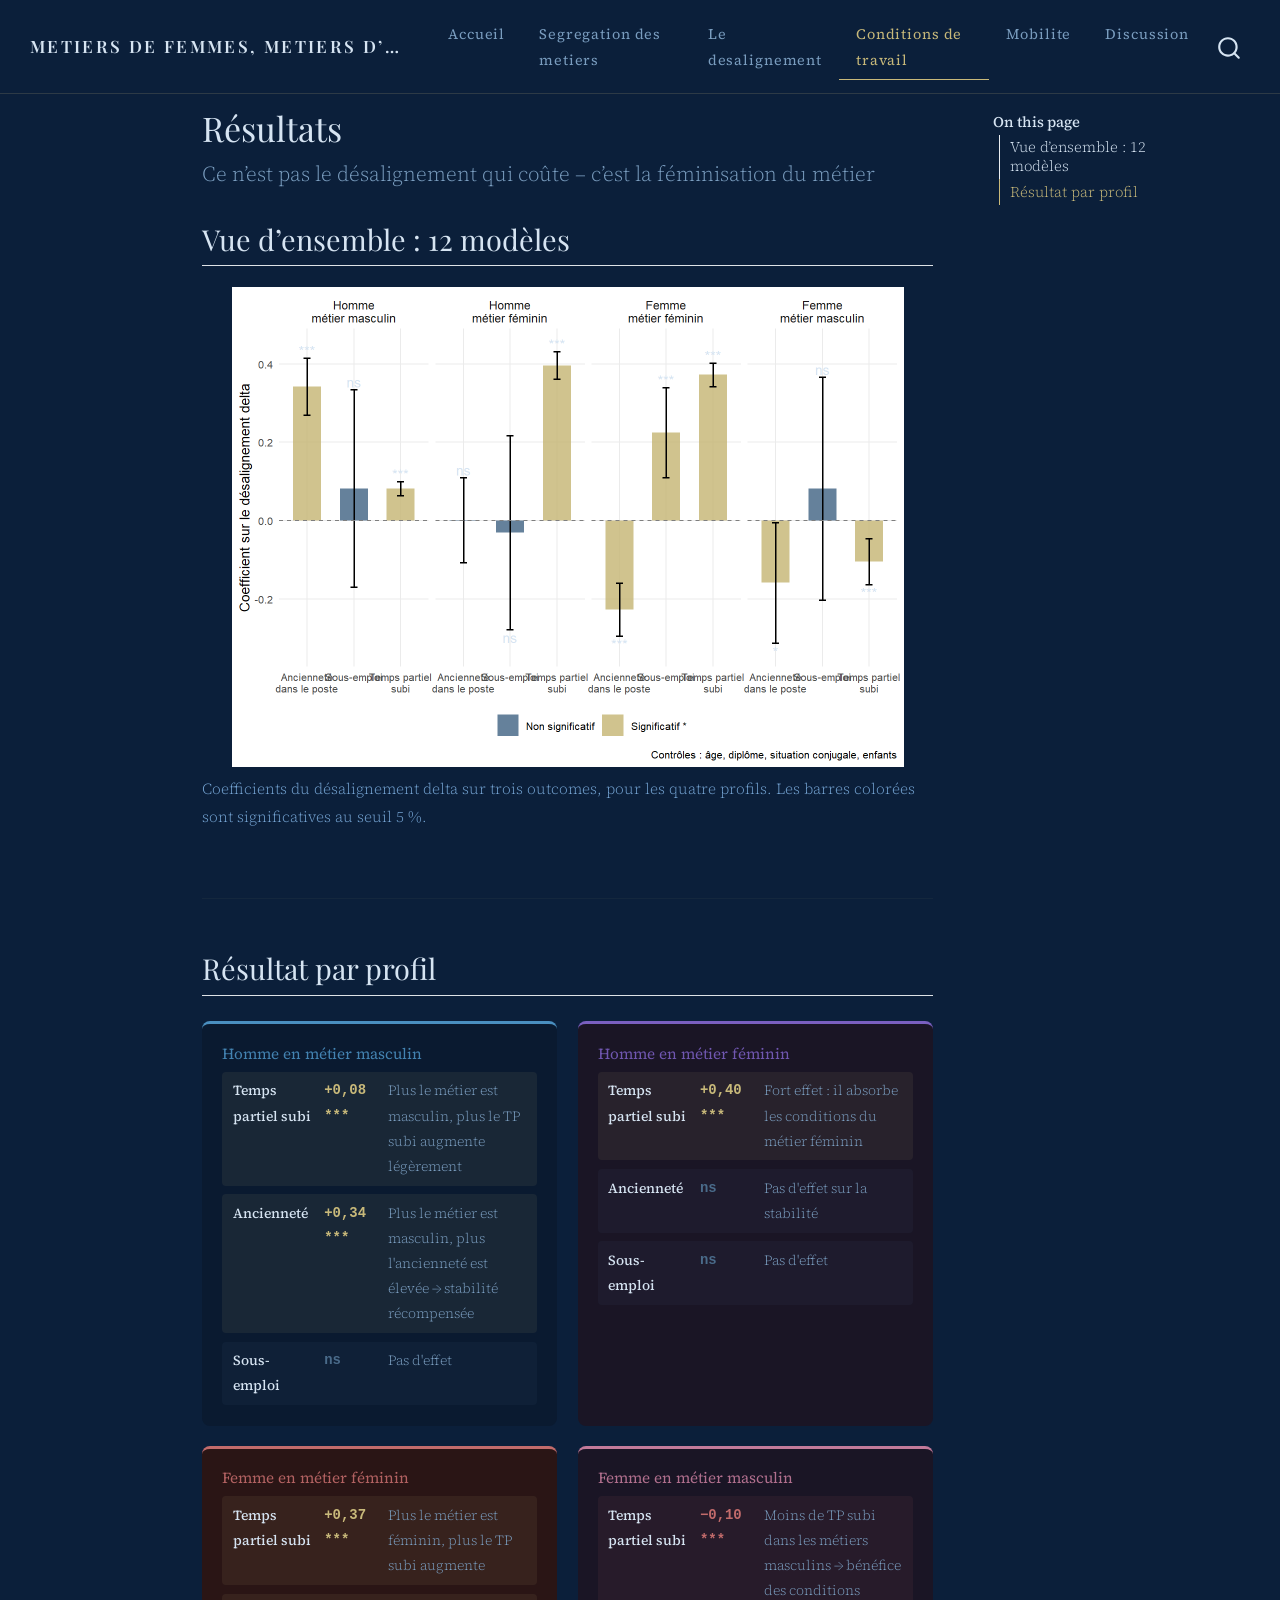
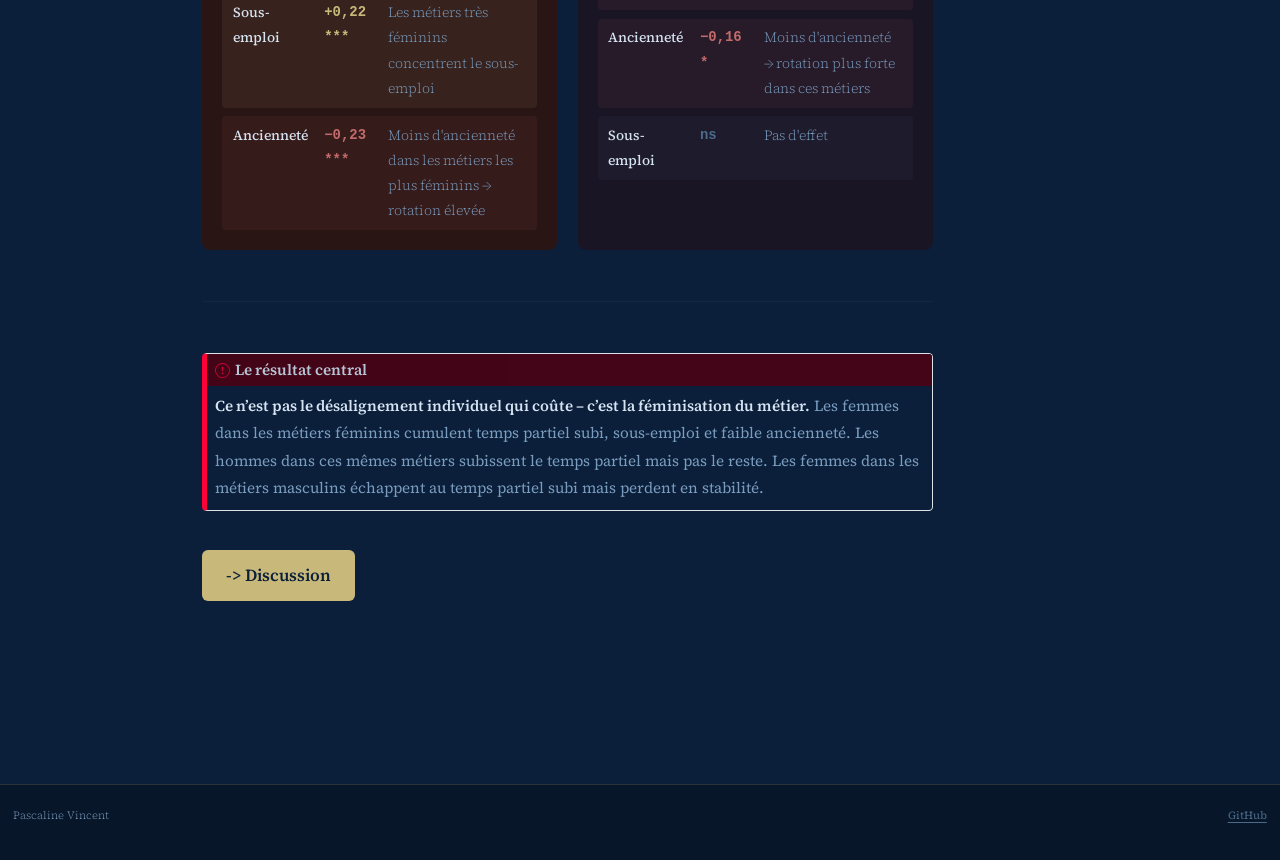
==== docs/conditions.html @ 67591965 "Add files via upload" ====
<!DOCTYPE html>
<html xmlns="http://www.w3.org/1999/xhtml" lang="en" xml:lang="en"><head>

<meta charset="utf-8">
<meta name="generator" content="quarto-1.9.38">

<meta name="viewport" content="width=device-width, initial-scale=1.0, user-scalable=yes">


<title>Résultats – Metiers de femmes, metiers d’hommes</title>
<style>
/* Default styles provided by pandoc.
** See https://pandoc.org/MANUAL.html#variables-for-html for config info.
*/
code{white-space: pre-wrap;}
span.smallcaps{font-variant: small-caps;}
div.columns{display: flex; gap: min(4vw, 1.5em);}
div.column{flex: auto; overflow-x: auto;}
div.hanging-indent{margin-left: 1.5em; text-indent: -1.5em;}
ul.task-list{list-style: none;}
ul.task-list li input[type="checkbox"] {
  width: 0.8em;
  margin: 0 0.8em 0.2em -1em; /* quarto-specific, see https://github.com/quarto-dev/quarto-cli/issues/4556 */ 
  vertical-align: middle;
}
</style>


<script src="site_libs/quarto-nav/quarto-nav.js"></script>
<script src="site_libs/quarto-nav/headroom.min.js"></script>
<script src="site_libs/clipboard/clipboard.min.js"></script>
<script src="site_libs/quarto-search/autocomplete.umd.js"></script>
<script src="site_libs/quarto-search/fuse.min.js"></script>
<script src="site_libs/quarto-search/quarto-search.js"></script>
<meta name="quarto:offset" content="./">
<script src="site_libs/quarto-html/quarto.js" type="module"></script>
<script src="site_libs/quarto-html/tabsets/tabsets.js" type="module"></script>
<script src="site_libs/quarto-html/popper.min.js"></script>
<script src="site_libs/quarto-html/tippy.umd.min.js"></script>
<script src="site_libs/quarto-html/anchor.min.js"></script>
<link href="site_libs/quarto-html/tippy.css" rel="stylesheet">
<link href="site_libs/quarto-html/quarto-syntax-highlighting-dark-0a6b7249c26820e032cb0bd839ff02b1.css" rel="stylesheet" id="quarto-text-highlighting-styles">
<script src="site_libs/bootstrap/bootstrap.min.js"></script>
<link href="site_libs/bootstrap/bootstrap-icons.css" rel="stylesheet">
<link href="site_libs/bootstrap/bootstrap-c64548521700ec0def1117b8626f2ef4.min.css" rel="stylesheet" append-hash="true" id="quarto-bootstrap" data-mode="dark">
<script id="quarto-search-options" type="application/json">{
  "location": "navbar",
  "copy-button": false,
  "collapse-after": 3,
  "panel-placement": "end",
  "type": "overlay",
  "limit": 50,
  "keyboard-shortcut": [
    "f",
    "/",
    "s"
  ],
  "show-item-context": false,
  "language": {
    "search-no-results-text": "No results",
    "search-matching-documents-text": "matching documents",
    "search-copy-link-title": "Copy link to search",
    "search-hide-matches-text": "Hide additional matches",
    "search-more-match-text": "more match in this document",
    "search-more-matches-text": "more matches in this document",
    "search-clear-button-title": "Clear",
    "search-text-placeholder": "",
    "search-detached-cancel-button-title": "Cancel",
    "search-submit-button-title": "Submit",
    "search-label": "Search"
  }
}</script>
<style>html{ scroll-behavior: smooth; }</style>
<link rel="preconnect" href="https://fonts.googleapis.com">
<link href="https://fonts.googleapis.com/css2?family=Playfair+Display:ital,wght@0,600;1,400&amp;family=Source+Serif+4:opsz,wght@8..60,300;8..60,400&amp;family=IBM+Plex+Mono:wght@400&amp;display=swap" rel="stylesheet">


</head>

<body class="nav-fixed quarto-light">

<div id="quarto-search-results"></div>
  <header id="quarto-header" class="headroom fixed-top">
    <nav class="navbar navbar-expand-lg " data-bs-theme="dark">
      <div class="navbar-container container-fluid">
      <div class="navbar-brand-container mx-auto">
    <a class="navbar-brand" href="./index.html">
    <span class="navbar-title">Metiers de femmes, metiers d’hommes</span>
    </a>
  </div>
            <div id="quarto-search" class="" title="Search"></div>
          <button class="navbar-toggler" type="button" data-bs-toggle="collapse" data-bs-target="#navbarCollapse" aria-controls="navbarCollapse" role="menu" aria-expanded="false" aria-label="Toggle navigation" onclick="if (window.quartoToggleHeadroom) { window.quartoToggleHeadroom(); }">
  <span class="navbar-toggler-icon"></span>
</button>
          <div class="collapse navbar-collapse" id="navbarCollapse">
            <ul class="navbar-nav navbar-nav-scroll me-auto">
  <li class="nav-item">
    <a class="nav-link" href="./index.html"> 
<span class="menu-text">Accueil</span></a>
  </li>  
  <li class="nav-item">
    <a class="nav-link" href="./segregation.html"> 
<span class="menu-text">Segregation des metiers</span></a>
  </li>  
  <li class="nav-item">
    <a class="nav-link" href="./deviation.html"> 
<span class="menu-text">Le desalignement</span></a>
  </li>  
  <li class="nav-item">
    <a class="nav-link active" href="./conditions.html" aria-current="page"> 
<span class="menu-text">Conditions de travail</span></a>
  </li>  
  <li class="nav-item">
    <a class="nav-link" href="./transitions.html"> 
<span class="menu-text">Mobilite</span></a>
  </li>  
  <li class="nav-item">
    <a class="nav-link" href="./discussion.html"> 
<span class="menu-text">Discussion</span></a>
  </li>  
</ul>
          </div> <!-- /navcollapse -->
            <div class="quarto-navbar-tools">
</div>
      </div> <!-- /container-fluid -->
    </nav>
</header>
<!-- content -->
<div id="quarto-content" class="quarto-container page-columns page-rows-contents page-layout-article page-navbar">
<!-- sidebar -->
<!-- margin-sidebar -->
    <div id="quarto-margin-sidebar" class="sidebar margin-sidebar">
        <nav id="TOC" role="doc-toc" class="toc-active">
    <h2 id="toc-title">On this page</h2>
   
  <ul class="collapse">
  <li><a href="#vue-densemble-12-modèles" id="toc-vue-densemble-12-modèles" class="nav-link active" data-scroll-target="#vue-densemble-12-modèles">Vue d’ensemble : 12 modèles</a></li>
  <li><a href="#résultat-par-profil" id="toc-résultat-par-profil" class="nav-link" data-scroll-target="#résultat-par-profil">Résultat par profil</a></li>
  </ul>
</nav>
    </div>
<!-- main -->
<main class="content" id="quarto-document-content">

<header id="title-block-header" class="quarto-title-block default">
<div class="quarto-title">
<h1 class="title">Résultats</h1>
<p class="subtitle lead">Ce n’est pas le désalignement qui coûte – c’est la féminisation du métier</p>
</div>



<div class="quarto-title-meta">

    
  
    
  </div>
  


</header>


<section id="vue-densemble-12-modèles" class="level2">
<h2 class="anchored" data-anchor-id="vue-densemble-12-modèles">Vue d’ensemble : 12 modèles</h2>
<div class="cell">
<div class="cell-output-display">
<div class="quarto-figure quarto-figure-center">
<figure class="figure">
<p><img src="conditions_files/figure-html/unnamed-chunk-1-1.png" class="img-fluid figure-img" width="672"></p>
<figcaption>Coefficients du désalignement delta sur trois outcomes, pour les quatre profils. Les barres colorées sont significatives au seuil 5 %.</figcaption>
</figure>
</div>
</div>
</div>
<hr>
</section>
<section id="résultat-par-profil" class="level2">
<h2 class="anchored" data-anchor-id="résultat-par-profil">Résultat par profil</h2>
<div class="profile-results">

  <div class="profile-result masculine-conf">
    <h4 class="anchored">Homme en métier masculin</h4>
    <div class="pr-items">
      <div class="pr-item sig">
        <span class="pr-out">Temps partiel subi</span>
        <span class="pr-coef">+0,08 ***</span>
        <span class="pr-interp">Plus le métier est masculin, plus le TP subi augmente légèrement</span>
      </div>
      <div class="pr-item sig">
        <span class="pr-out">Ancienneté</span>
        <span class="pr-coef">+0,34 ***</span>
        <span class="pr-interp">Plus le métier est masculin, plus l'ancienneté est élevée → stabilité récompensée</span>
      </div>
      <div class="pr-item null">
        <span class="pr-out">Sous-emploi</span>
        <span class="pr-coef">ns</span>
        <span class="pr-interp">Pas d'effet</span>
      </div>
    </div>
  </div>

  <div class="profile-result masculine-atyp">
    <h4 class="anchored">Homme en métier féminin</h4>
    <div class="pr-items">
      <div class="pr-item sig">
        <span class="pr-out">Temps partiel subi</span>
        <span class="pr-coef">+0,40 ***</span>
        <span class="pr-interp">Fort effet : il absorbe les conditions du métier féminin</span>
      </div>
      <div class="pr-item null">
        <span class="pr-out">Ancienneté</span>
        <span class="pr-coef">ns</span>
        <span class="pr-interp">Pas d'effet sur la stabilité</span>
      </div>
      <div class="pr-item null">
        <span class="pr-out">Sous-emploi</span>
        <span class="pr-coef">ns</span>
        <span class="pr-interp">Pas d'effet</span>
      </div>
    </div>
  </div>

  <div class="profile-result feminine-conf">
    <h4 class="anchored">Femme en métier féminin</h4>
    <div class="pr-items">
      <div class="pr-item sig">
        <span class="pr-out">Temps partiel subi</span>
        <span class="pr-coef">+0,37 ***</span>
        <span class="pr-interp">Plus le métier est féminin, plus le TP subi augmente</span>
      </div>
      <div class="pr-item sig">
        <span class="pr-out">Sous-emploi</span>
        <span class="pr-coef">+0,22 ***</span>
        <span class="pr-interp">Les métiers très féminins concentrent le sous-emploi</span>
      </div>
      <div class="pr-item sig-neg">
        <span class="pr-out">Ancienneté</span>
        <span class="pr-coef">−0,23 ***</span>
        <span class="pr-interp">Moins d'ancienneté dans les métiers les plus féminins → rotation élevée</span>
      </div>
    </div>
  </div>

  <div class="profile-result feminine-atyp">
    <h4 class="anchored">Femme en métier masculin</h4>
    <div class="pr-items">
      <div class="pr-item sig-neg">
        <span class="pr-out">Temps partiel subi</span>
        <span class="pr-coef">−0,10 ***</span>
        <span class="pr-interp">Moins de TP subi dans les métiers masculins → bénéfice des conditions</span>
      </div>
      <div class="pr-item sig-neg">
        <span class="pr-out">Ancienneté</span>
        <span class="pr-coef">−0,16 *</span>
        <span class="pr-interp">Moins d'ancienneté → rotation plus forte dans ces métiers</span>
      </div>
      <div class="pr-item null">
        <span class="pr-out">Sous-emploi</span>
        <span class="pr-coef">ns</span>
        <span class="pr-interp">Pas d'effet</span>
      </div>
    </div>
  </div>

</div>
<hr>
<div class="callout callout-style-default callout-important callout-titled">
<div class="callout-header d-flex align-content-center">
<div class="callout-icon-container">
<i class="callout-icon"></i>
</div>
<div class="callout-title-container flex-fill">
<span class="screen-reader-only">Important</span>Le résultat central
</div>
</div>
<div class="callout-body-container callout-body">
<p><strong>Ce n’est pas le désalignement individuel qui coûte – c’est la féminisation du métier.</strong> Les femmes dans les métiers féminins cumulent temps partiel subi, sous-emploi et faible ancienneté. Les hommes dans ces mêmes métiers subissent le temps partiel mais pas le reste. Les femmes dans les métiers masculins échappent au temps partiel subi mais perdent en stabilité.</p>
</div>
</div>
<p><a href="./discussion.html" class="btn-next">-&gt; Discussion</a></p>


</section>

</main> <!-- /main -->
<script id="quarto-html-after-body" type="application/javascript">
  window.document.addEventListener("DOMContentLoaded", function (event) {
    const icon = "";
    const anchorJS = new window.AnchorJS();
    anchorJS.options = {
      placement: 'right',
      icon: icon
    };
    anchorJS.add('.anchored');
    const isCodeAnnotation = (el) => {
      for (const clz of el.classList) {
        if (clz.startsWith('code-annotation-')) {                     
          return true;
        }
      }
      return false;
    }
    const onCopySuccess = function(e) {
      // button target
      const button = e.trigger;
      // don't keep focus
      button.blur();
      // flash "checked"
      button.classList.add('code-copy-button-checked');
      var currentTitle = button.getAttribute("title");
      button.setAttribute("title", "Copied!");
      let tooltip;
      if (window.bootstrap) {
        button.setAttribute("data-bs-toggle", "tooltip");
        button.setAttribute("data-bs-placement", "left");
        button.setAttribute("data-bs-title", "Copied!");
        tooltip = new bootstrap.Tooltip(button, 
          { trigger: "manual", 
            customClass: "code-copy-button-tooltip",
            offset: [0, -8]});
        tooltip.show();    
      }
      setTimeout(function() {
        if (tooltip) {
          tooltip.hide();
          button.removeAttribute("data-bs-title");
          button.removeAttribute("data-bs-toggle");
          button.removeAttribute("data-bs-placement");
        }
        button.setAttribute("title", currentTitle);
        button.classList.remove('code-copy-button-checked');
      }, 1000);
      // clear code selection
      e.clearSelection();
    }
    const getTextToCopy = function(trigger) {
      const outerScaffold = trigger.parentElement.cloneNode(true);
      const codeEl = outerScaffold.querySelector('code');
      for (const childEl of codeEl.children) {
        if (isCodeAnnotation(childEl)) {
          childEl.remove();
        }
      }
      return codeEl.innerText;
    }
    const clipboard = new window.ClipboardJS('.code-copy-button:not([data-in-quarto-modal])', {
      text: getTextToCopy
    });
    clipboard.on('success', onCopySuccess);
    if (window.document.getElementById('quarto-embedded-source-code-modal')) {
      const clipboardModal = new window.ClipboardJS('.code-copy-button[data-in-quarto-modal]', {
        text: getTextToCopy,
        container: window.document.getElementById('quarto-embedded-source-code-modal')
      });
      clipboardModal.on('success', onCopySuccess);
    }
      var localhostRegex = new RegExp(/^(?:http|https):\/\/localhost\:?[0-9]*\//);
      var mailtoRegex = new RegExp(/^mailto:/);
        var filterRegex = new RegExp('/' + window.location.host + '/');
      var isInternal = (href) => {
          return filterRegex.test(href) || localhostRegex.test(href) || mailtoRegex.test(href);
      }
      // Inspect non-navigation links and adorn them if external
     var links = window.document.querySelectorAll('a[href]:not(.nav-link):not(.navbar-brand):not(.toc-action):not(.sidebar-link):not(.sidebar-item-toggle):not(.pagination-link):not(.no-external):not([aria-hidden]):not(.dropdown-item):not(.quarto-navigation-tool):not(.about-link)');
      for (var i=0; i<links.length; i++) {
        const link = links[i];
        if (!isInternal(link.href)) {
          // undo the damage that might have been done by quarto-nav.js in the case of
          // links that we want to consider external
          if (link.dataset.originalHref !== undefined) {
            link.href = link.dataset.originalHref;
          }
        }
      }
    function tippyHover(el, contentFn, onTriggerFn, onUntriggerFn) {
      const config = {
        allowHTML: true,
        maxWidth: 500,
        delay: 100,
        arrow: false,
        appendTo: function(el) {
            return el.parentElement;
        },
        interactive: true,
        interactiveBorder: 10,
        theme: 'quarto',
        placement: 'bottom-start',
      };
      if (contentFn) {
        config.content = contentFn;
      }
      if (onTriggerFn) {
        config.onTrigger = onTriggerFn;
      }
      if (onUntriggerFn) {
        config.onUntrigger = onUntriggerFn;
      }
      window.tippy(el, config); 
    }
    const noterefs = window.document.querySelectorAll('a[role="doc-noteref"]');
    for (var i=0; i<noterefs.length; i++) {
      const ref = noterefs[i];
      tippyHover(ref, function() {
        // use id or data attribute instead here
        let href = ref.getAttribute('data-footnote-href') || ref.getAttribute('href');
        try { href = new URL(href).hash; } catch {}
        const id = href.replace(/^#\/?/, "");
        const note = window.document.getElementById(id);
        if (note) {
          return note.innerHTML;
        } else {
          return "";
        }
      });
    }
    const xrefs = window.document.querySelectorAll('a.quarto-xref');
    const processXRef = (id, note) => {
      // Strip column container classes
      const stripColumnClz = (el) => {
        el.classList.remove("page-full", "page-columns");
        if (el.children) {
          for (const child of el.children) {
            stripColumnClz(child);
          }
        }
      }
      stripColumnClz(note)
      if (id === null || id.startsWith('sec-')) {
        // Special case sections, only their first couple elements
        const container = document.createElement("div");
        if (note.children && note.children.length > 2) {
          container.appendChild(note.children[0].cloneNode(true));
          for (let i = 1; i < note.children.length; i++) {
            const child = note.children[i];
            if (child.tagName === "P" && child.innerText === "") {
              continue;
            } else {
              container.appendChild(child.cloneNode(true));
              break;
            }
          }
          if (window.Quarto?.typesetMath) {
            window.Quarto.typesetMath(container);
          }
          return container.innerHTML
        } else {
          if (window.Quarto?.typesetMath) {
            window.Quarto.typesetMath(note);
          }
          return note.innerHTML;
        }
      } else {
        // Remove any anchor links if they are present
        const anchorLink = note.querySelector('a.anchorjs-link');
        if (anchorLink) {
          anchorLink.remove();
        }
        if (window.Quarto?.typesetMath) {
          window.Quarto.typesetMath(note);
        }
        if (note.classList.contains("callout")) {
          return note.outerHTML;
        } else {
          return note.innerHTML;
        }
      }
    }
    for (var i=0; i<xrefs.length; i++) {
      const xref = xrefs[i];
      tippyHover(xref, undefined, function(instance) {
        instance.disable();
        let url = xref.getAttribute('href');
        let hash = undefined; 
        if (url.startsWith('#')) {
          hash = url;
        } else {
          try { hash = new URL(url).hash; } catch {}
        }
        if (hash) {
          const id = hash.replace(/^#\/?/, "");
          const note = window.document.getElementById(id);
          if (note !== null) {
            try {
              const html = processXRef(id, note.cloneNode(true));
              instance.setContent(html);
            } finally {
              instance.enable();
              instance.show();
            }
          } else {
            // See if we can fetch this
            fetch(url.split('#')[0])
            .then(res => res.text())
            .then(html => {
              const parser = new DOMParser();
              const htmlDoc = parser.parseFromString(html, "text/html");
              const note = htmlDoc.getElementById(id);
              if (note !== null) {
                const html = processXRef(id, note);
                instance.setContent(html);
              } 
            }).finally(() => {
              instance.enable();
              instance.show();
            });
          }
        } else {
          // See if we can fetch a full url (with no hash to target)
          // This is a special case and we should probably do some content thinning / targeting
          fetch(url)
          .then(res => res.text())
          .then(html => {
            const parser = new DOMParser();
            const htmlDoc = parser.parseFromString(html, "text/html");
            const note = htmlDoc.querySelector('main.content');
            if (note !== null) {
              // This should only happen for chapter cross references
              // (since there is no id in the URL)
              // remove the first header
              if (note.children.length > 0 && note.children[0].tagName === "HEADER") {
                note.children[0].remove();
              }
              const html = processXRef(null, note);
              instance.setContent(html);
            } 
          }).finally(() => {
            instance.enable();
            instance.show();
          });
        }
      }, function(instance) {
      });
    }
        let selectedAnnoteEl;
        const selectorForAnnotation = ( cell, annotation) => {
          let cellAttr = 'data-code-cell="' + cell + '"';
          let lineAttr = 'data-code-annotation="' +  annotation + '"';
          const selector = 'span[' + cellAttr + '][' + lineAttr + ']';
          return selector;
        }
        const selectCodeLines = (annoteEl) => {
          const doc = window.document;
          const targetCell = annoteEl.getAttribute("data-target-cell");
          const targetAnnotation = annoteEl.getAttribute("data-target-annotation");
          const annoteSpan = window.document.querySelector(selectorForAnnotation(targetCell, targetAnnotation));
          const lines = annoteSpan.getAttribute("data-code-lines").split(",");
          const lineIds = lines.map((line) => {
            return targetCell + "-" + line;
          })
          let top = null;
          let height = null;
          let parent = null;
          if (lineIds.length > 0) {
              //compute the position of the single el (top and bottom and make a div)
              const el = window.document.getElementById(lineIds[0]);
              top = el.offsetTop;
              height = el.offsetHeight;
              parent = el.parentElement.parentElement;
            if (lineIds.length > 1) {
              const lastEl = window.document.getElementById(lineIds[lineIds.length - 1]);
              const bottom = lastEl.offsetTop + lastEl.offsetHeight;
              height = bottom - top;
            }
            if (top !== null && height !== null && parent !== null) {
              // cook up a div (if necessary) and position it 
              let div = window.document.getElementById("code-annotation-line-highlight");
              if (div === null) {
                div = window.document.createElement("div");
                div.setAttribute("id", "code-annotation-line-highlight");
                div.style.position = 'absolute';
                parent.appendChild(div);
              }
              div.style.top = top - 2 + "px";
              div.style.height = height + 4 + "px";
              div.style.left = 0;
              let gutterDiv = window.document.getElementById("code-annotation-line-highlight-gutter");
              if (gutterDiv === null) {
                gutterDiv = window.document.createElement("div");
                gutterDiv.setAttribute("id", "code-annotation-line-highlight-gutter");
                gutterDiv.style.position = 'absolute';
                const codeCell = window.document.getElementById(targetCell);
                const gutter = codeCell.querySelector('.code-annotation-gutter');
                gutter.appendChild(gutterDiv);
              }
              gutterDiv.style.top = top - 2 + "px";
              gutterDiv.style.height = height + 4 + "px";
            }
            selectedAnnoteEl = annoteEl;
          }
        };
        const unselectCodeLines = () => {
          const elementsIds = ["code-annotation-line-highlight", "code-annotation-line-highlight-gutter"];
          elementsIds.forEach((elId) => {
            const div = window.document.getElementById(elId);
            if (div) {
              div.remove();
            }
          });
          selectedAnnoteEl = undefined;
        };
          // Handle positioning of the toggle
      window.addEventListener(
        "resize",
        throttle(() => {
          elRect = undefined;
          if (selectedAnnoteEl) {
            selectCodeLines(selectedAnnoteEl);
          }
        }, 10)
      );
      function throttle(fn, ms) {
      let throttle = false;
      let timer;
        return (...args) => {
          if(!throttle) { // first call gets through
              fn.apply(this, args);
              throttle = true;
          } else { // all the others get throttled
              if(timer) clearTimeout(timer); // cancel #2
              timer = setTimeout(() => {
                fn.apply(this, args);
                timer = throttle = false;
              }, ms);
          }
        };
      }
        // Attach click handler to the DT
        const annoteDls = window.document.querySelectorAll('dt[data-target-cell]');
        for (const annoteDlNode of annoteDls) {
          annoteDlNode.addEventListener('click', (event) => {
            const clickedEl = event.target;
            if (clickedEl !== selectedAnnoteEl) {
              unselectCodeLines();
              const activeEl = window.document.querySelector('dt[data-target-cell].code-annotation-active');
              if (activeEl) {
                activeEl.classList.remove('code-annotation-active');
              }
              selectCodeLines(clickedEl);
              clickedEl.classList.add('code-annotation-active');
            } else {
              // Unselect the line
              unselectCodeLines();
              clickedEl.classList.remove('code-annotation-active');
            }
          });
        }
    const findCites = (el) => {
      const parentEl = el.parentElement;
      if (parentEl) {
        const cites = parentEl.dataset.cites;
        if (cites) {
          return {
            el,
            cites: cites.split(' ')
          };
        } else {
          return findCites(el.parentElement)
        }
      } else {
        return undefined;
      }
    };
    var bibliorefs = window.document.querySelectorAll('a[role="doc-biblioref"]');
    for (var i=0; i<bibliorefs.length; i++) {
      const ref = bibliorefs[i];
      const citeInfo = findCites(ref);
      if (citeInfo) {
        tippyHover(citeInfo.el, function() {
          var popup = window.document.createElement('div');
          citeInfo.cites.forEach(function(cite) {
            var citeDiv = window.document.createElement('div');
            citeDiv.classList.add('hanging-indent');
            citeDiv.classList.add('csl-entry');
            var biblioDiv = window.document.getElementById('ref-' + cite);
            if (biblioDiv) {
              citeDiv.innerHTML = biblioDiv.innerHTML;
            }
            popup.appendChild(citeDiv);
          });
          return popup.innerHTML;
        });
      }
    }
  });
  </script>
</div> <!-- /content -->
<footer class="footer">
  <div class="nav-footer">
    <div class="nav-footer-left">
<p>Pascaline Vincent</p>
</div>   
    <div class="nav-footer-center">
      &nbsp;
    </div>
    <div class="nav-footer-right">
<p><a href="https://github.com/pascalinevincent">GitHub</a></p>
</div>
  </div>
</footer>




<script src="site_libs/quarto-html/zenscroll-min.js"></script>
</body></html>
---- docs/site_libs/quarto-html/tippy.css ----
.tippy-box[data-animation=fade][data-state=hidden]{opacity:0}[data-tippy-root]{max-width:calc(100vw - 10px)}.tippy-box{position:relative;background-color:#333;color:#fff;border-radius:4px;font-size:14px;line-height:1.4;white-space:normal;outline:0;transition-property:transform,visibility,opacity}.tippy-box[data-placement^=top]>.tippy-arrow{bottom:0}.tippy-box[data-placement^=top]>.tippy-arrow:before{bottom:-7px;left:0;border-width:8px 8px 0;border-top-color:initial;transform-origin:center top}.tippy-box[data-placement^=bottom]>.tippy-arrow{top:0}.tippy-box[data-placement^=bottom]>.tippy-arrow:before{top:-7px;left:0;border-width:0 8px 8px;border-bottom-color:initial;transform-origin:center bottom}.tippy-box[data-placement^=left]>.tippy-arrow{right:0}.tippy-box[data-placement^=left]>.tippy-arrow:before{border-width:8px 0 8px 8px;border-left-color:initial;right:-7px;transform-origin:center left}.tippy-box[data-placement^=right]>.tippy-arrow{left:0}.tippy-box[data-placement^=right]>.tippy-arrow:before{left:-7px;border-width:8px 8px 8px 0;border-right-color:initial;transform-origin:center right}.tippy-box[data-inertia][data-state=visible]{transition-timing-function:cubic-bezier(.54,1.5,.38,1.11)}.tippy-arrow{width:16px;height:16px;color:#333}.tippy-arrow:before{content:"";position:absolute;border-color:transparent;border-style:solid}.tippy-content{position:relative;padding:5px 9px;z-index:1}
---- docs/site_libs/quarto-html/quarto-syntax-highlighting-dark-0a6b7249c26820e032cb0bd839ff02b1.css ----
/* quarto syntax highlight colors */
:root {
  --quarto-hl-al-color: #f07178;
  --quarto-hl-an-color: #d4d0ab;
  --quarto-hl-at-color: #00e0e0;
  --quarto-hl-bn-color: #d4d0ab;
  --quarto-hl-bu-color: #abe338;
  --quarto-hl-ch-color: #abe338;
  --quarto-hl-co-color: #f8f8f2;
  --quarto-hl-cv-color: #ffd700;
  --quarto-hl-cn-color: #ffd700;
  --quarto-hl-cf-color: #ffa07a;
  --quarto-hl-dt-color: #ffa07a;
  --quarto-hl-dv-color: #d4d0ab;
  --quarto-hl-do-color: #f8f8f2;
  --quarto-hl-er-color: #f07178;
  --quarto-hl-ex-color: #00e0e0;
  --quarto-hl-fl-color: #d4d0ab;
  --quarto-hl-fu-color: #ffa07a;
  --quarto-hl-im-color: #abe338;
  --quarto-hl-in-color: #d4d0ab;
  --quarto-hl-kw-color: #ffa07a;
  --quarto-hl-op-color: #ffa07a;
  --quarto-hl-ot-color: #00e0e0;
  --quarto-hl-pp-color: #dcc6e0;
  --quarto-hl-re-color: #00e0e0;
  --quarto-hl-sc-color: #abe338;
  --quarto-hl-ss-color: #abe338;
  --quarto-hl-st-color: #abe338;
  --quarto-hl-va-color: #00e0e0;
  --quarto-hl-vs-color: #abe338;
  --quarto-hl-wa-color: #dcc6e0;
}

/* other quarto variables */
:root {
  --quarto-font-monospace: SFMono-Regular, Menlo, Monaco, Consolas, "Liberation Mono", "Courier New", monospace;
}

/* syntax highlight based on Pandoc's rules */
pre > code.sourceCode > span {
  color: #f8f8f2;
}

code.sourceCode > span {
  color: #f8f8f2;
}

div.sourceCode,
div.sourceCode pre.sourceCode {
  color: #f8f8f2;
}

/* Normal */
code span {
  color: #f8f8f2;
}

/* Alert */
code span.al {
  color: #f07178;
}

/* Annotation */
code span.an {
  color: #d4d0ab;
}

/* Attribute */
code span.at {
  color: #00e0e0;
}

/* BaseN */
code span.bn {
  color: #d4d0ab;
}

/* BuiltIn */
code span.bu {
  color: #abe338;
}

/* ControlFlow */
code span.cf {
  font-weight: bold;
  color: #ffa07a;
}

/* Char */
code span.ch {
  color: #abe338;
}

/* Constant */
code span.cn {
  color: #ffd700;
}

/* Comment */
code span.co {
  font-style: italic;
  color: #f8f8f2;
}

/* CommentVar */
code span.cv {
  color: #ffd700;
}

/* Documentation */
code span.do {
  color: #f8f8f2;
}

/* DataType */
code span.dt {
  color: #ffa07a;
}

/* DecVal */
code span.dv {
  color: #d4d0ab;
}

/* Error */
code span.er {
  color: #f07178;
  text-decoration: underline;
}

/* Extension */
code span.ex {
  font-weight: bold;
  color: #00e0e0;
}

/* Float */
code span.fl {
  color: #d4d0ab;
}

/* Function */
code span.fu {
  color: #ffa07a;
}

/* Import */
code span.im {
  color: #abe338;
}

/* Information */
code span.in {
  color: #d4d0ab;
}

/* Keyword */
code span.kw {
  font-weight: bold;
  color: #ffa07a;
}

/* Operator */
code span.op {
  color: #ffa07a;
}

/* Other */
code span.ot {
  color: #00e0e0;
}

/* Preprocessor */
code span.pp {
  color: #dcc6e0;
}

/* RegionMarker */
code span.re {
  background-color: #f8f8f2;
  color: #00e0e0;
}

/* SpecialChar */
code span.sc {
  color: #abe338;
}

/* SpecialString */
code span.ss {
  color: #abe338;
}

/* String */
code span.st {
  color: #abe338;
}

/* Variable */
code span.va {
  color: #00e0e0;
}

/* VerbatimString */
code span.vs {
  color: #abe338;
}

/* Warning */
code span.wa {
  color: #dcc6e0;
}

.prevent-inlining {
  content: "</";
}

/*# sourceMappingURL=175367c052bafc98bd680af3479823f0.css.map */
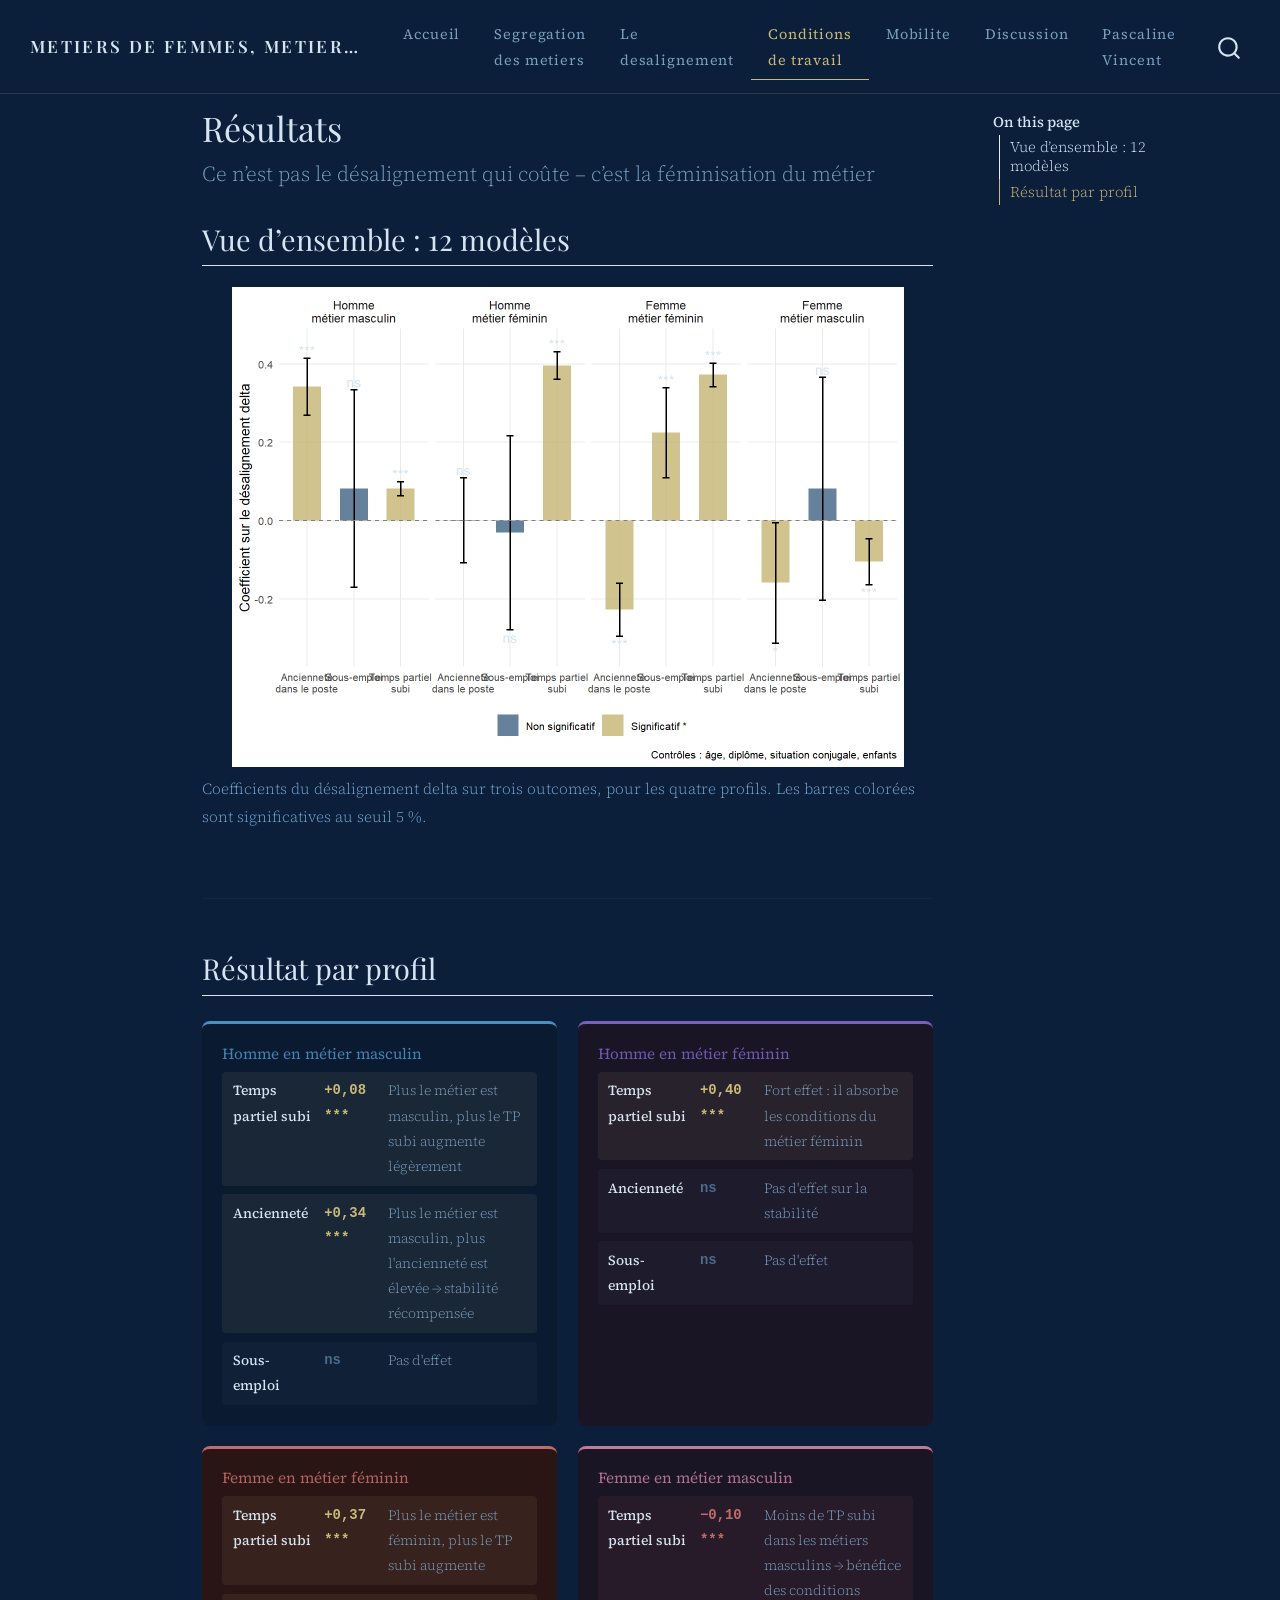
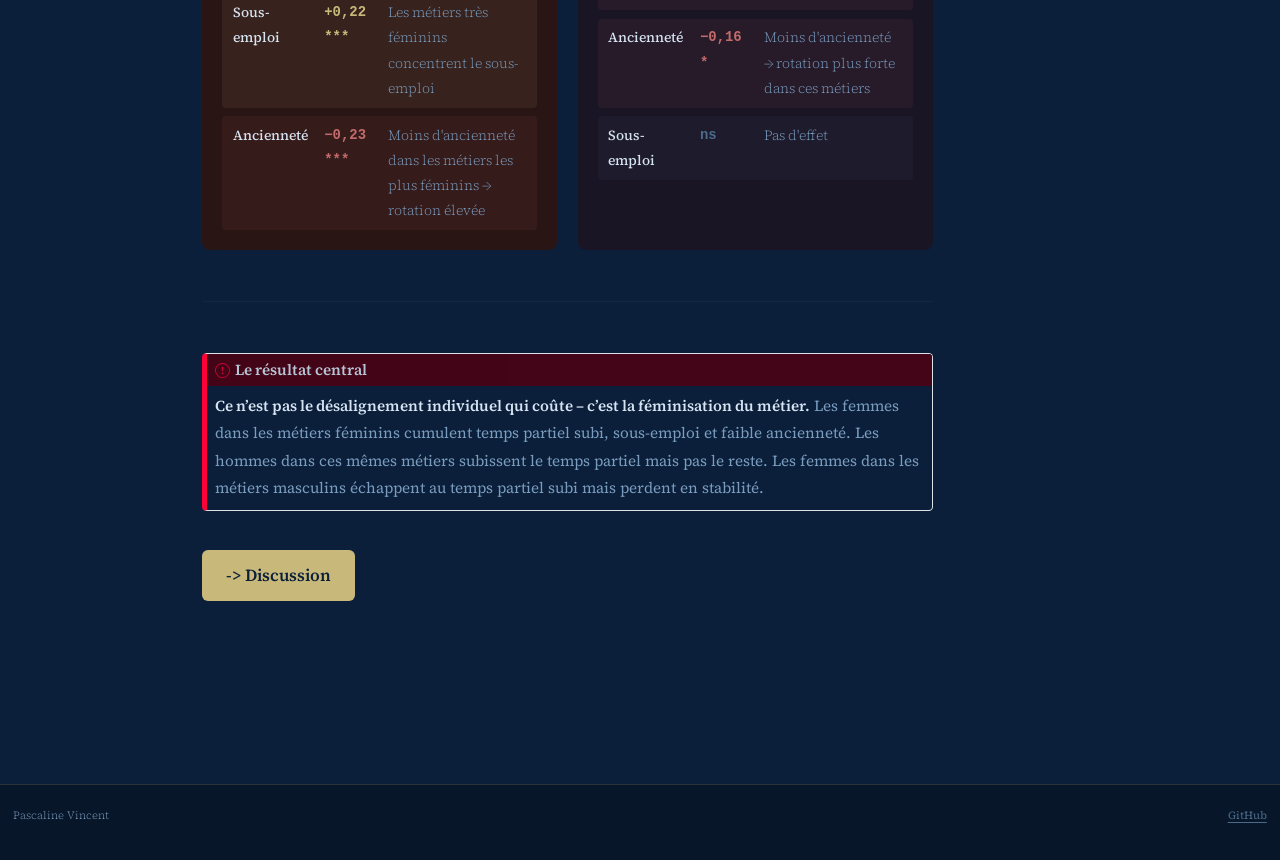
==== commit 39fd84db: "Add files via upload" ====
--- a/docs/conditions.html
+++ b/docs/conditions.html
@@ -117,6 +117,12 @@
   <li class="nav-item">
     <a class="nav-link" href="./discussion.html"> 
 <span class="menu-text">Discussion</span></a>
+  </li>  
+</ul>
+            <ul class="navbar-nav navbar-nav-scroll ms-auto">
+  <li class="nav-item">
+    <a class="nav-link" href="https://pascalinevincent.github.io/site/"> 
+<span class="menu-text">Pascaline Vincent</span></a>
   </li>  
 </ul>
           </div> <!-- /navcollapse -->
